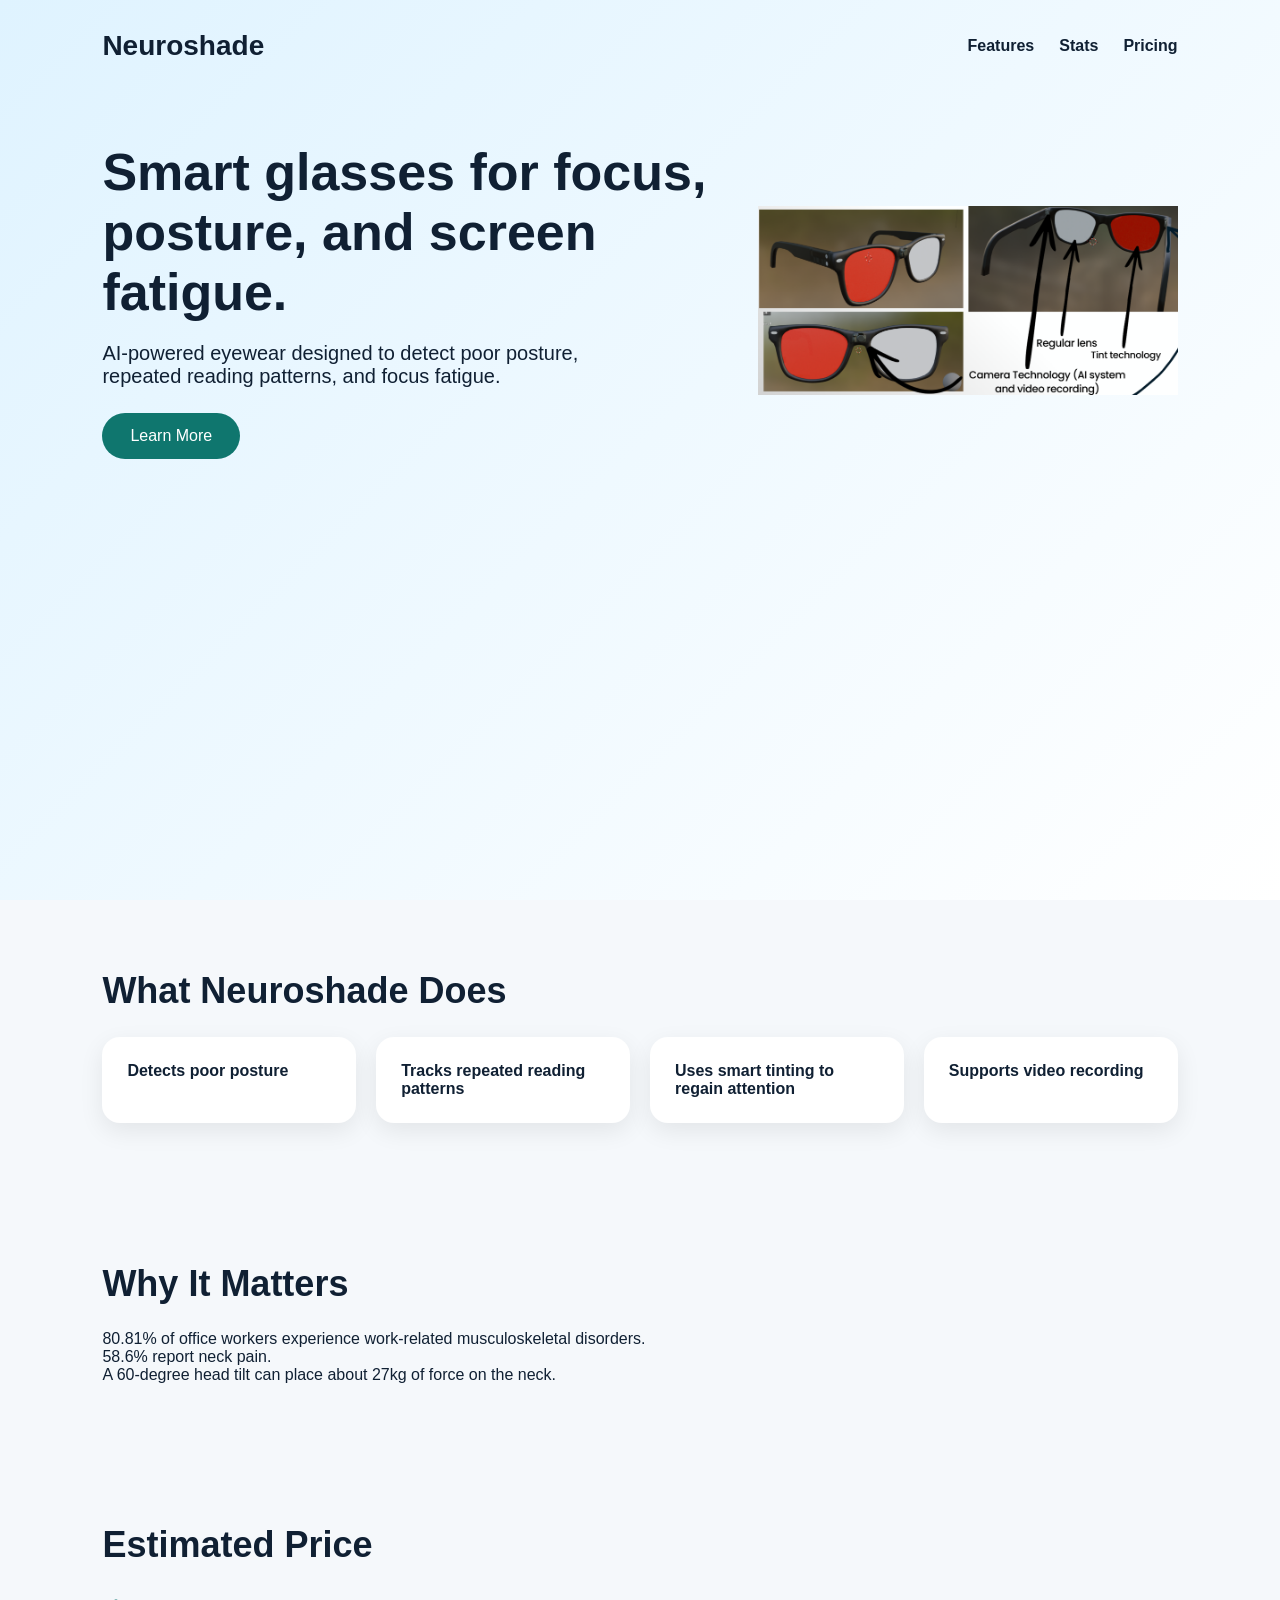
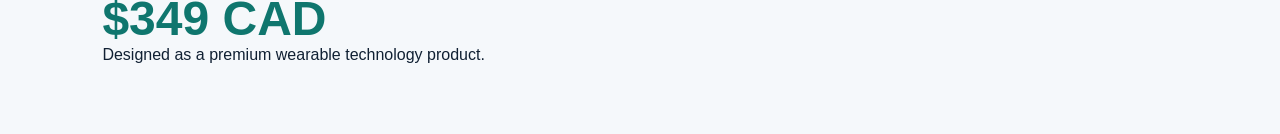
==== index.html @ e37519a7 "initial commit" ====
<!DOCTYPE html>
<html lang="en">
<head>
  <meta charset="UTF-8" />
  <meta name="viewport" content="width=device-width, initial-scale=1.0" />
  <title>Neuroshade</title>
  <link rel="stylesheet" href="style.css" />
</head>
<script src="script.js"></script>
<body>

  <header class="hero">
    <nav>
      <h1>Neuroshade</h1>
      <a href="#features">Features</a>
      <a href="#stats">Stats</a>
      <a href="#pricing">Pricing</a>
    </nav>

    <div class="hero-content">
      <div>
        <h2>Smart glasses for focus, posture, and screen fatigue.</h2>
        <p>AI-powered eyewear designed to detect poor posture, repeated reading patterns, and focus fatigue.</p>
        <button>Learn More</button>
      </div>

      <img src="images/product.png" alt="Neuroshade smart glasses" />
    </div>
  </header>

  <section id="features">
    <h2>What Neuroshade Does</h2>
    <div class="cards">
      <div class="card">Detects poor posture</div>
      <div class="card">Tracks repeated reading patterns</div>
      <div class="card">Uses smart tinting to regain attention</div>
      <div class="card">Supports video recording</div>
    </div>
  </section>

  <section id="stats">
    <h2>Why It Matters</h2>
    <p>80.81% of office workers experience work-related musculoskeletal disorders.</p>
    <p>58.6% report neck pain.</p>
    <p>A 60-degree head tilt can place about 27kg of force on the neck.</p>
  </section>

  <section id="pricing">
    <h2>Estimated Price</h2>
    <p class="price">$349 CAD</p>
    <p>Designed as a premium wearable technology product.</p>
  </section>

</body>
</html>
---- style.css ----
* {
  box-sizing: border-box;
  margin: 0;
  padding: 0;
}

body {
  font-family: Arial, sans-serif;
  background: #f5f8fb;
  color: #102033;
}

.hero {
  min-height: 100vh;
  padding: 30px 8%;
  background: linear-gradient(135deg, #dff3ff, #ffffff);
}

nav {
  display: flex;
  align-items: center;
  gap: 25px;
  margin-bottom: 80px;
}

nav h1 {
  margin-right: auto;
  font-size: 28px;
}

nav a {
  color: #102033;
  text-decoration: none;
  font-weight: bold;
}

.hero-content {
  display: flex;
  align-items: center;
  justify-content: space-between;
  gap: 50px;
}

.hero-content h2 {
  font-size: 52px;
  margin-bottom: 20px;
}

.hero-content p {
  font-size: 20px;
  margin-bottom: 25px;
  max-width: 550px;
}

button {
  padding: 14px 28px;
  border: none;
  border-radius: 30px;
  background: #0f766e;
  color: white;
  font-size: 16px;
  cursor: pointer;
}

.hero-content img {
  max-width: 420px;
  width: 100%;
}

section {
  padding: 70px 8%;
}

section h2 {
  font-size: 36px;
  margin-bottom: 25px;
}

.cards {
  display: grid;
  grid-template-columns: repeat(4, 1fr);
  gap: 20px;
}

.card {
  background: white;
  padding: 25px;
  border-radius: 18px;
  box-shadow: 0 8px 24px rgba(0,0,0,0.08);
  font-weight: bold;
}

.price {
  font-size: 48px;
  font-weight: bold;
  color: #0f766e;
}

@media (max-width: 800px) {
  .hero-content {
    flex-direction: column;
    text-align: center;
  }

  .hero-content h2 {
    font-size: 38px;
  }

  .cards {
    grid-template-columns: 1fr;
  }
}
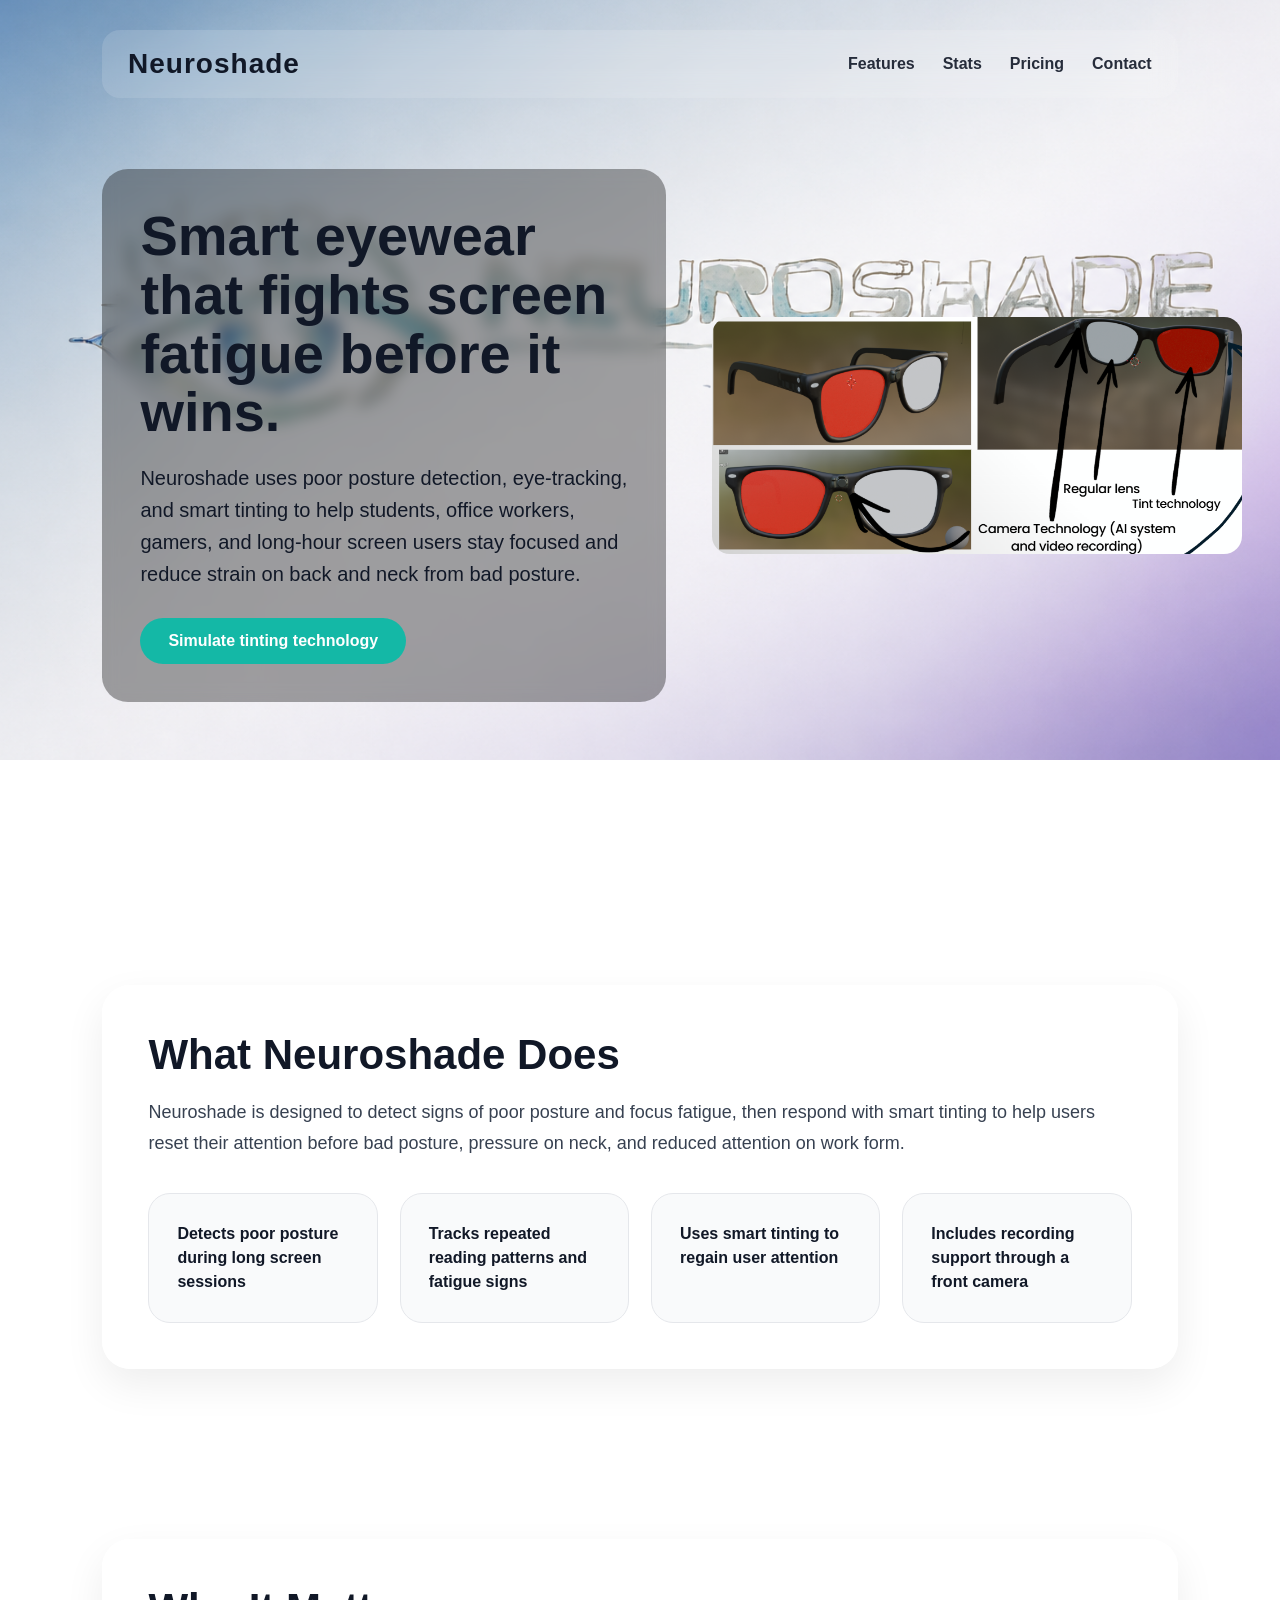
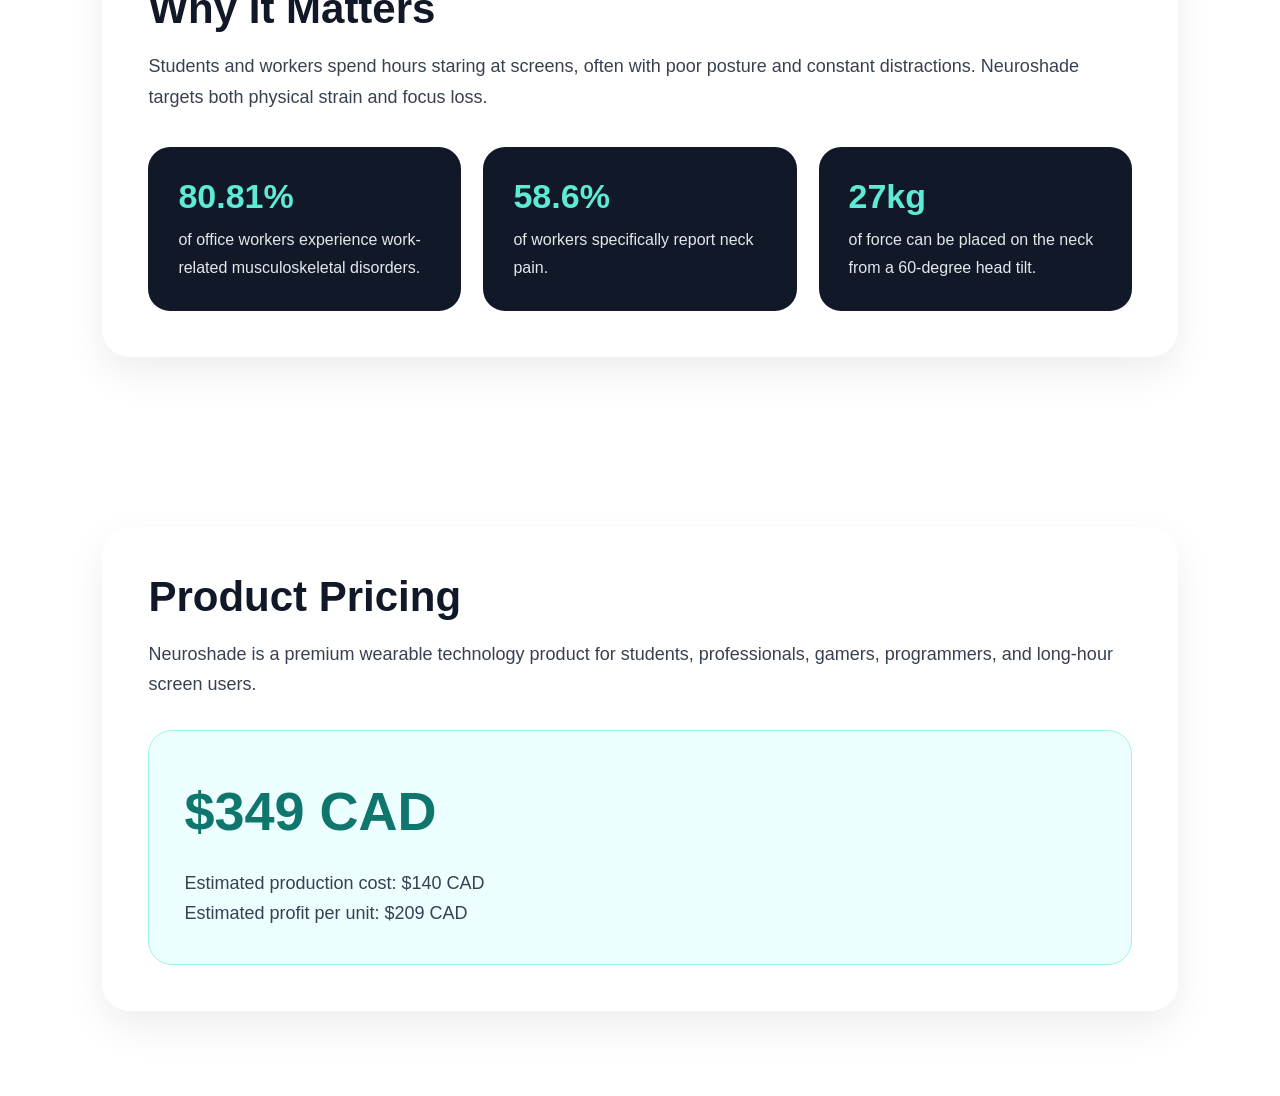
==== commit 7a0cc130: "making ui better for website" ====
--- a/index.html
+++ b/index.html
@@ -6,7 +6,7 @@
   <title>Neuroshade</title>
   <link rel="stylesheet" href="style.css" />
 </head>
-<script src="script.js"></script>
+
 <body>
 
   <header class="hero">
@@ -15,13 +15,17 @@
       <a href="#features">Features</a>
       <a href="#stats">Stats</a>
       <a href="#pricing">Pricing</a>
+      <a href="contact.html">Contact</a>
     </nav>
 
     <div class="hero-content">
-      <div>
-        <h2>Smart glasses for focus, posture, and screen fatigue.</h2>
-        <p>AI-powered eyewear designed to detect poor posture, repeated reading patterns, and focus fatigue.</p>
-        <button>Learn More</button>
+      <div class="hero-text">
+        <h2>Smart eyewear that fights screen fatigue before it wins.</h2>
+        <p>
+          Neuroshade uses poor posture detection, eye-tracking, and smart tinting to help students,
+          office workers, gamers, and long-hour screen users stay focused and reduce strain on back and neck from bad posture.
+        </p>
+        <button id="demoBtn">Simulate tinting technology</button>
       </div>
 
       <img src="images/product.png" alt="Neuroshade smart glasses" />
@@ -29,27 +33,68 @@
   </header>
 
   <section id="features">
-    <h2>What Neuroshade Does</h2>
-    <div class="cards">
-      <div class="card">Detects poor posture</div>
-      <div class="card">Tracks repeated reading patterns</div>
-      <div class="card">Uses smart tinting to regain attention</div>
-      <div class="card">Supports video recording</div>
+    <div class="section-box">
+      <h2>What Neuroshade Does</h2>
+      <p>
+        Neuroshade is designed to detect signs of poor posture and focus fatigue, then respond
+        with smart tinting to help users reset their attention before bad posture, pressure on neck, and 
+        reduced attention on work form.
+      </p>
+
+      <div class="cards">
+        <div class="card">Detects poor posture during long screen sessions</div>
+        <div class="card">Tracks repeated reading patterns and fatigue signs</div>
+        <div class="card">Uses smart tinting to regain user attention</div>
+        <div class="card">Includes recording support through a front camera</div>
+      </div>
     </div>
   </section>
 
   <section id="stats">
-    <h2>Why It Matters</h2>
-    <p>80.81% of office workers experience work-related musculoskeletal disorders.</p>
-    <p>58.6% report neck pain.</p>
-    <p>A 60-degree head tilt can place about 27kg of force on the neck.</p>
+    <div class="section-box">
+      <h2>Why It Matters</h2>
+      <p>
+        Students and workers spend hours staring at screens, often with poor posture and constant
+        distractions. Neuroshade targets both physical strain and focus loss.
+      </p>
+
+      <div class="stats-grid">
+        <div class="stat-card">
+          <h3>80.81%</h3>
+          <p>of office workers experience work-related musculoskeletal disorders.</p>
+        </div>
+
+        <div class="stat-card">
+          <h3>58.6%</h3>
+          <p>of workers specifically report neck pain.</p>
+        </div>
+
+        <div class="stat-card">
+          <h3>27kg</h3>
+          <p>of force can be placed on the neck from a 60-degree head tilt.</p>
+        </div>
+      </div>
+    </div>
   </section>
 
   <section id="pricing">
-    <h2>Estimated Price</h2>
-    <p class="price">$349 CAD</p>
-    <p>Designed as a premium wearable technology product.</p>
+    <div class="section-box">
+      <h2>Product Pricing</h2>
+      <p>
+        Neuroshade is a premium wearable technology product for students,
+        professionals, gamers, programmers, and long-hour screen users.
+      </p>
+
+      <div class="price-box">
+        <p class="price">$349 CAD</p>
+        <p>Estimated production cost: $140 CAD</p>
+        <p>Estimated profit per unit: $209 CAD</p>
+      </div>
+    </div>
   </section>
 
+  <div id="overlay"></div>
+
+  <script src="script.js"></script>
 </body>
 </html>
--- a/style.css
+++ b/style.css
@@ -5,108 +5,284 @@
 }
 
 body {
-  font-family: Arial, sans-serif;
-  background: #f5f8fb;
-  color: #102033;
+  font-family: Arial, Helvetica, sans-serif;
+  color: #111827;
+
+  background-image: url("images/background.png");
+  background-size: cover;
+  background-position: center -140px;
+  background-repeat: no-repeat;
+  background-attachment: fixed;
 }
 
 .hero {
   min-height: 100vh;
   padding: 30px 8%;
-  background: linear-gradient(135deg, #dff3ff, #ffffff);
+  background: transparent;
+  color: #111827;
 }
 
 nav {
   display: flex;
   align-items: center;
-  gap: 25px;
-  margin-bottom: 80px;
+  gap: 28px;
+  padding: 18px 26px;
+  border-radius: 18px;
+  background: rgba(255, 255, 255, 0.13);
+  backdrop-filter: blur(12px);
 }
 
 nav h1 {
   margin-right: auto;
   font-size: 28px;
+  letter-spacing: 1px;
 }
 
 nav a {
-  color: #102033;
+  color: inherit;
   text-decoration: none;
-  font-weight: bold;
+  font-weight: 700;
+  opacity: 0.9;
+}
+
+nav a:hover {
+  opacity: 1;
 }
 
 .hero-content {
-  display: flex;
+  display: grid;
+  grid-template-columns: 1.1fr 0.9fr;
   align-items: center;
-  justify-content: space-between;
   gap: 50px;
+  min-height: 75vh;
+}
+
+.hero-text {
+  background: rgba(0, 0, 0, 0.35);
+  padding: 38px;
+  border-radius: 26px;
+  backdrop-filter: blur(8px);
 }
 
 .hero-content h2 {
-  font-size: 52px;
+  font-size: 56px;
+  line-height: 1.05;
   margin-bottom: 20px;
 }
 
 .hero-content p {
   font-size: 20px;
-  margin-bottom: 25px;
-  max-width: 550px;
+  line-height: 1.6;
+  max-width: 600px;
+  margin-bottom: 28px;
+}
+
+.hero-content img {
+  width: 115%;
+  max-width: 760px;
+  height: auto;
+  object-fit: contain;
+  justify-self: center;
+  transform: translateX(30px);
+  border-radius: 18px;
 }
 
 button {
   padding: 14px 28px;
   border: none;
-  border-radius: 30px;
-  background: #0f766e;
+  border-radius: 999px;
+  background: #14b8a6;
   color: white;
   font-size: 16px;
+  font-weight: 800;
   cursor: pointer;
-}
-
-.hero-content img {
-  max-width: 420px;
+  transition: 0.25s;
+}
+
+button:hover {
+  transform: translateY(-3px);
+  background: #0f766e;
+}
+
+section {
+  padding: 85px 8%;
+  background: transparent;
+}
+
+.section-box {
+  background: rgba(255, 255, 255, 0.82);
+  border-radius: 28px;
+  padding: 45px;
+  box-shadow: 0 16px 40px rgba(0, 0, 0, 0.07);
+  border: 1px solid rgba(255, 255, 255, 0.7);
+  backdrop-filter: blur(8px);
+}
+
+section h2 {
+  font-size: 42px;
+  margin-bottom: 18px;
+}
+
+section p {
+  font-size: 18px;
+  line-height: 1.7;
+  color: #374151;
+}
+
+.cards {
+  display: grid;
+  grid-template-columns: repeat(4, 1fr);
+  gap: 22px;
+  margin-top: 35px;
+}
+
+.card {
+  background: #f9fafb;
+  padding: 28px;
+  border-radius: 22px;
+  border: 1px solid #e5e7eb;
+  font-weight: 800;
+  line-height: 1.5;
+  transition: 0.25s;
+}
+
+.card:hover {
+  transform: translateY(-6px);
+  background: #ecfeff;
+}
+
+.stats-grid {
+  display: grid;
+  grid-template-columns: repeat(3, 1fr);
+  gap: 22px;
+  margin-top: 35px;
+}
+
+.stat-card {
+  background: #111827;
+  color: white;
+  padding: 30px;
+  border-radius: 22px;
+}
+
+.stat-card h3 {
+  font-size: 34px;
+  margin-bottom: 10px;
+  color: #5eead4;
+}
+
+.stat-card p {
+  color: #e5e7eb;
+  font-size: 16px;
+}
+
+.price-box {
+  margin-top: 30px;
+  background: #ecfeff;
+  border: 1px solid #99f6e4;
+  padding: 35px;
+  border-radius: 24px;
+}
+
+.price {
+  font-size: 54px;
+  font-weight: 900;
+  color: #0f766e;
+  margin-bottom: 10px;
+}
+
+.contact-section {
+  min-height: 80vh;
+  padding: 80px 8%;
+  background: #f4f4f0;
+  text-align: center;
+}
+
+.contact-section .section-box {
+  max-width: 1100px;
+  margin: 0 auto;
+}
+
+.contact-cards {
+  display: grid;
+  grid-template-columns: repeat(3, 1fr);
+  gap: 25px;
+  margin-top: 40px;
+}
+
+.contact-card {
+  background: #f9fafb;
+  padding: 30px;
+  border-radius: 22px;
+  border: 1px solid #e5e7eb;
+  transition: 0.25s;
+}
+
+.contact-card:hover {
+  transform: translateY(-8px);
+  background: #ecfeff;
+}
+
+.contact-card h3 {
+  font-size: 24px;
+  margin-bottom: 12px;
+}
+
+.contact-card a {
+  color: #0f766e;
+  font-weight: 800;
+  text-decoration: none;
+  word-break: break-word;
+}
+
+@media (max-width: 900px) {
+  .hero-content {
+  display: grid;
+  grid-template-columns: 1fr 1fr;
+  align-items: center;
+  gap: 40px;
+  min-height: 75vh;
+  overflow: hidden;
+}
+
+  .hero-content h2 {
+    font-size: 40px;
+  }
+
+  .cards,
+  .stats-grid,
+  .contact-cards {
+    grid-template-columns: 1fr;
+  }
+
+  nav {
+    flex-wrap: wrap;
+  }
+
+  .section-box {
+    padding: 30px;
+  }
+}
+
+#overlay {
+  position: fixed;
+  top: 0;
+  left: 0;
   width: 100%;
-}
-
-section {
-  padding: 70px 8%;
-}
-
-section h2 {
-  font-size: 36px;
-  margin-bottom: 25px;
-}
-
-.cards {
-  display: grid;
-  grid-template-columns: repeat(4, 1fr);
-  gap: 20px;
-}
-
-.card {
-  background: white;
-  padding: 25px;
-  border-radius: 18px;
-  box-shadow: 0 8px 24px rgba(0,0,0,0.08);
-  font-weight: bold;
-}
-
-.price {
-  font-size: 48px;
-  font-weight: bold;
-  color: #0f766e;
-}
-
-@media (max-width: 800px) {
-  .hero-content {
-    flex-direction: column;
-    text-align: center;
-  }
-
-  .hero-content h2 {
-    font-size: 38px;
-  }
-
-  .cards {
-    grid-template-columns: 1fr;
-  }
+  height: 100%;
+
+  background: rgba(255, 40, 40, 0.35);
+
+  backdrop-filter: blur(4px);
+
+  opacity: 0;
+  pointer-events: none;
+
+  transition: opacity 0.4s ease;
+
+  z-index: 9999;
+}
+
+#overlay.active {
+  opacity: 1;
 }
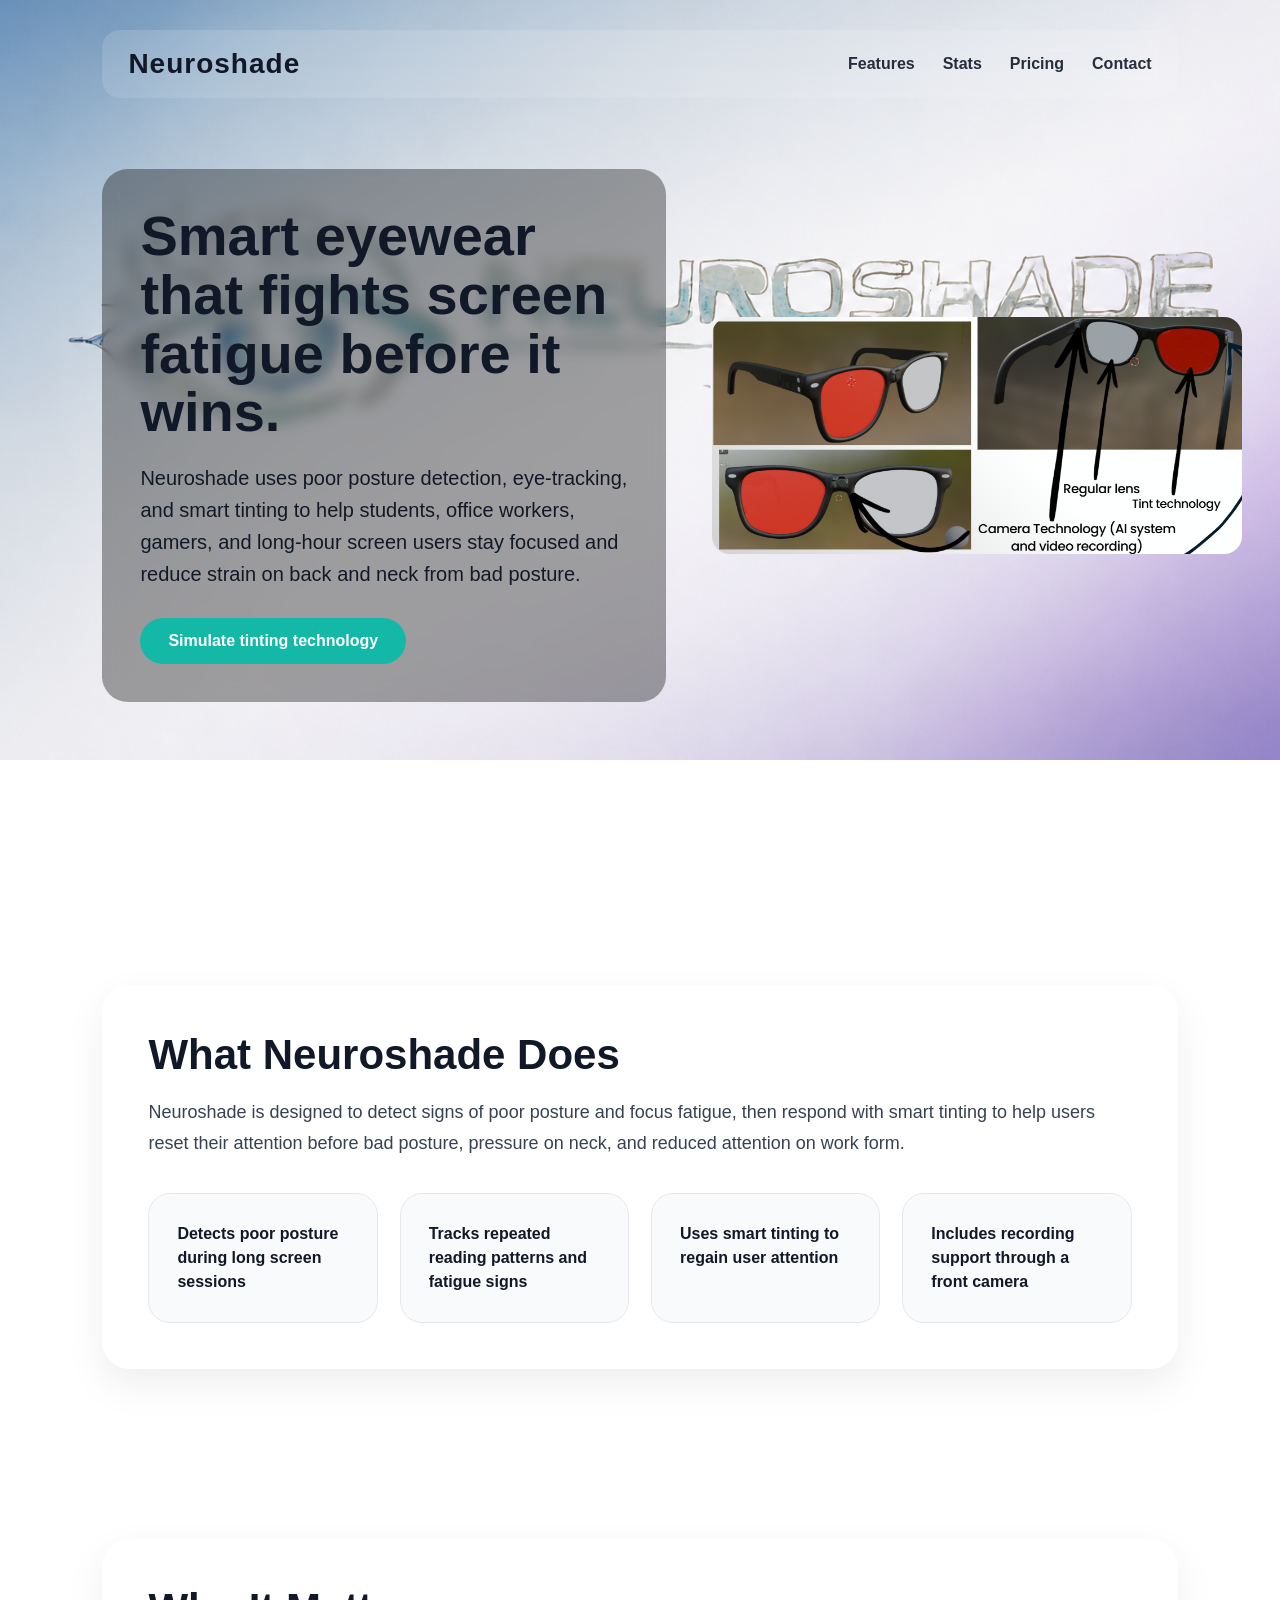
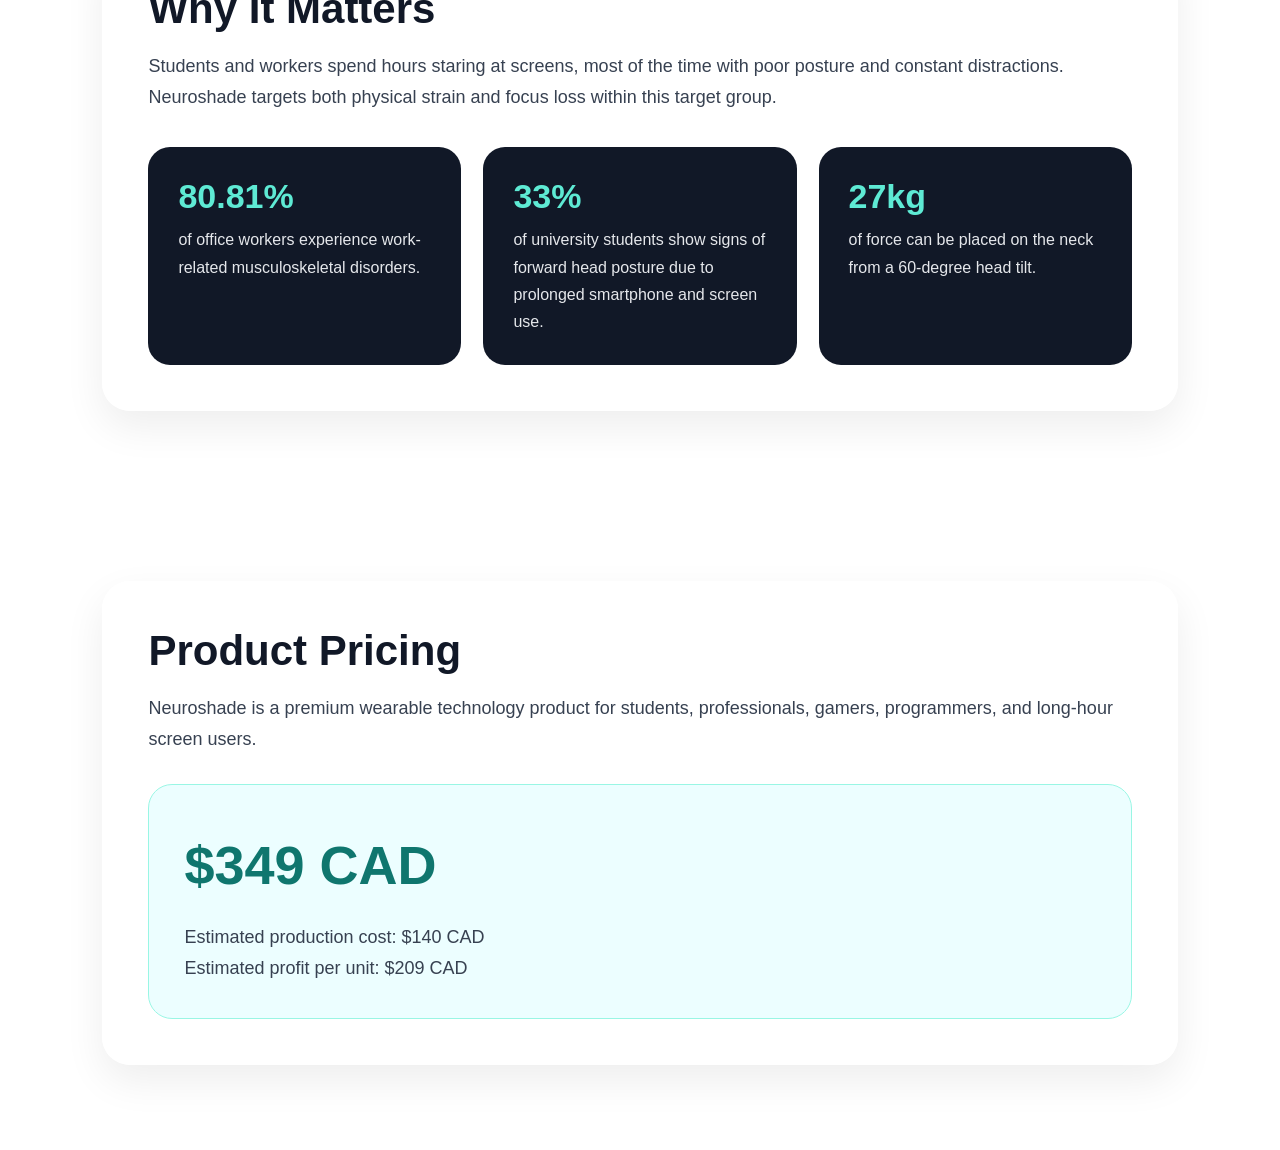
==== commit cca44d43: "fixed stats" ====
--- a/index.html
+++ b/index.html
@@ -54,8 +54,8 @@
     <div class="section-box">
       <h2>Why It Matters</h2>
       <p>
-        Students and workers spend hours staring at screens, often with poor posture and constant
-        distractions. Neuroshade targets both physical strain and focus loss.
+        Students and workers spend hours staring at screens, most of the time with poor posture and constant
+        distractions. Neuroshade targets both physical strain and focus loss within this target group.
       </p>
 
       <div class="stats-grid">
@@ -65,8 +65,8 @@
         </div>
 
         <div class="stat-card">
-          <h3>58.6%</h3>
-          <p>of workers specifically report neck pain.</p>
+          <h3>33%</h3>
+          <p>of university students show signs of forward head posture due to prolonged smartphone and screen use. </p>
         </div>
 
         <div class="stat-card">
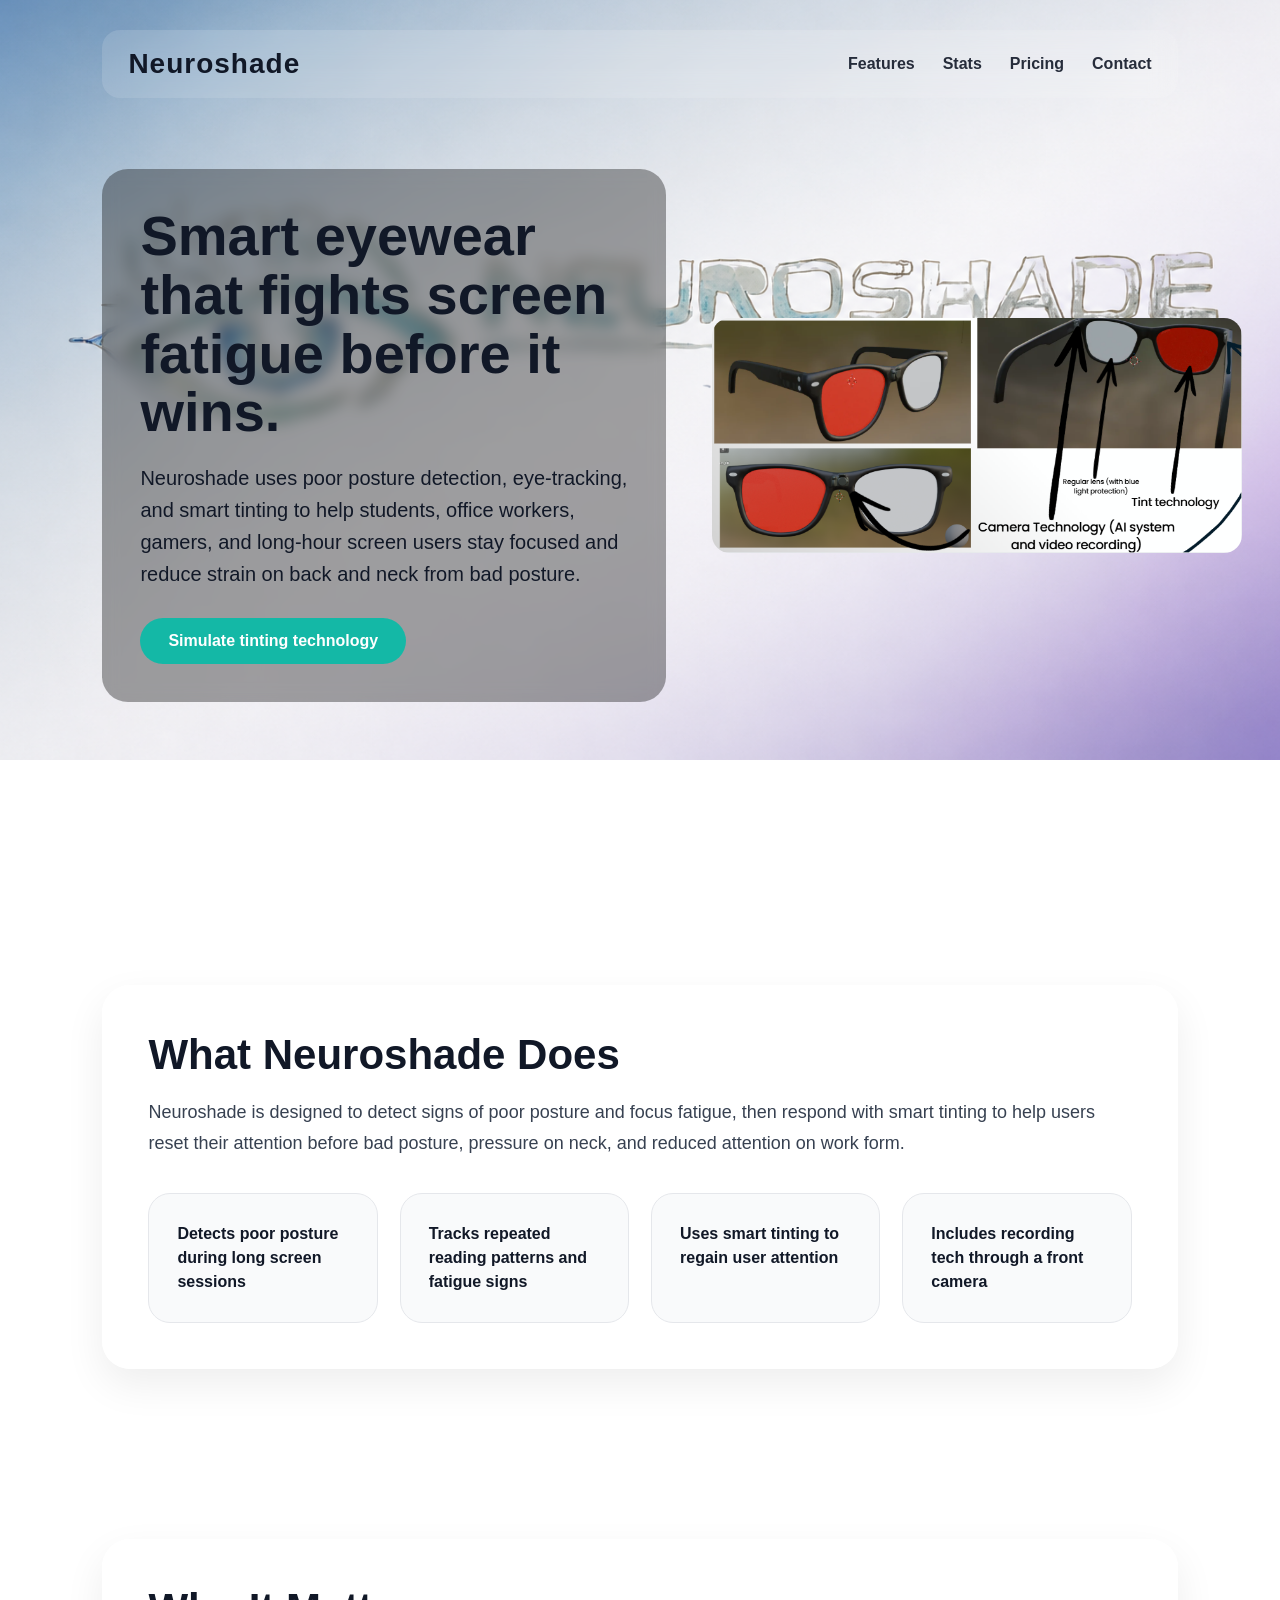
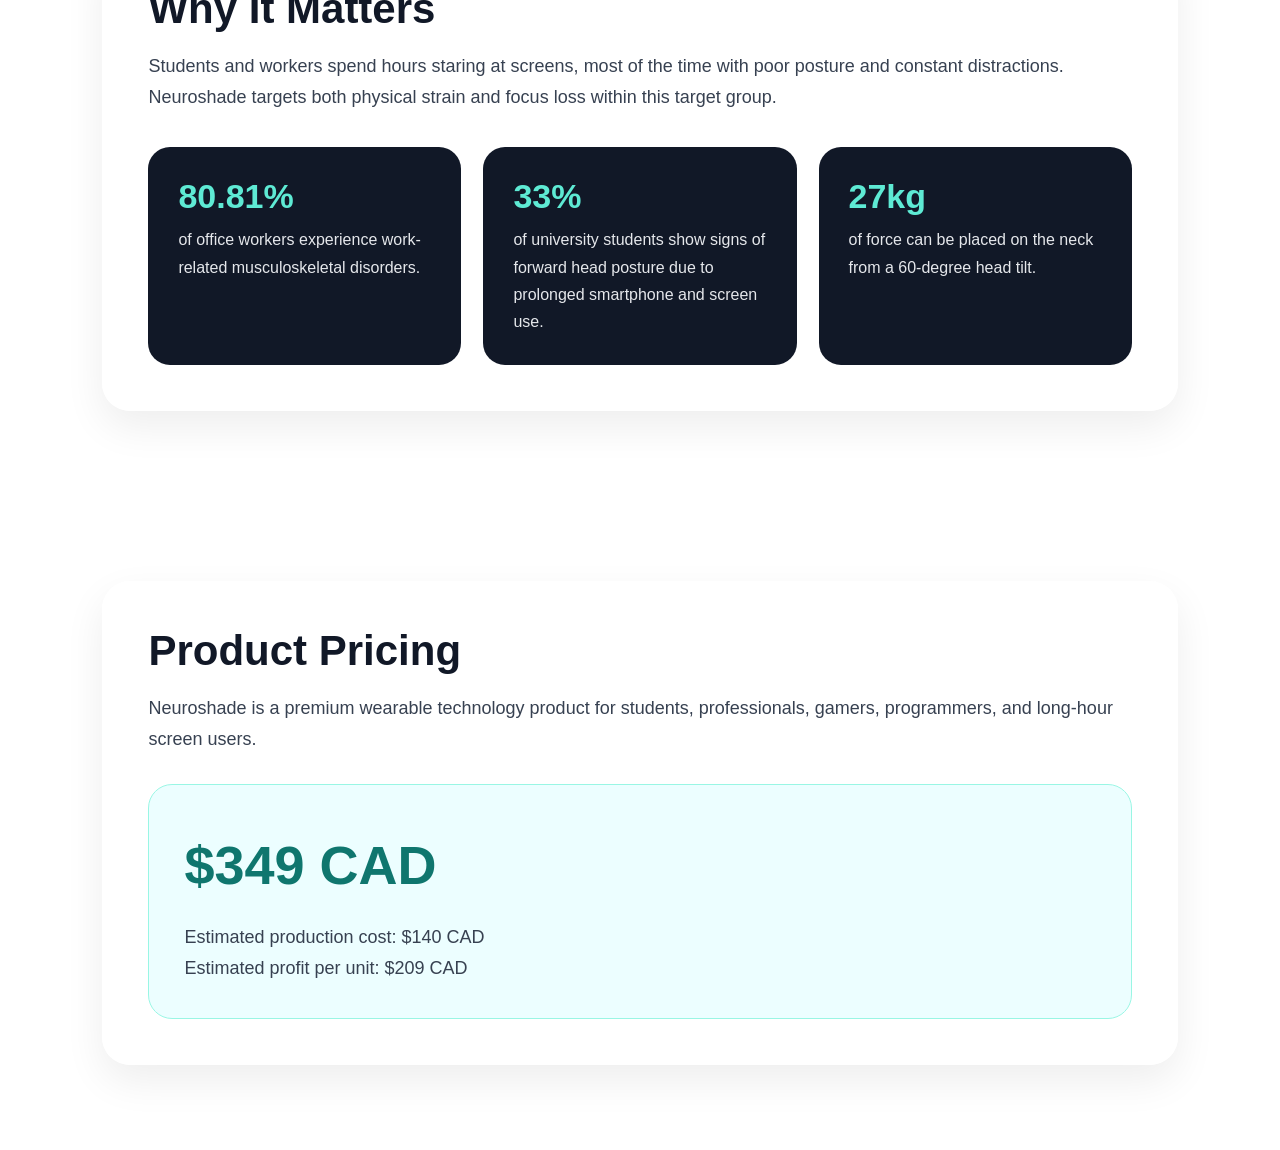
==== commit a4477bac: "updated product image" ====
--- a/index.html
+++ b/index.html
@@ -45,7 +45,7 @@
         <div class="card">Detects poor posture during long screen sessions</div>
         <div class="card">Tracks repeated reading patterns and fatigue signs</div>
         <div class="card">Uses smart tinting to regain user attention</div>
-        <div class="card">Includes recording support through a front camera</div>
+        <div class="card">Includes recording tech through a front camera</div>
       </div>
     </div>
   </section>
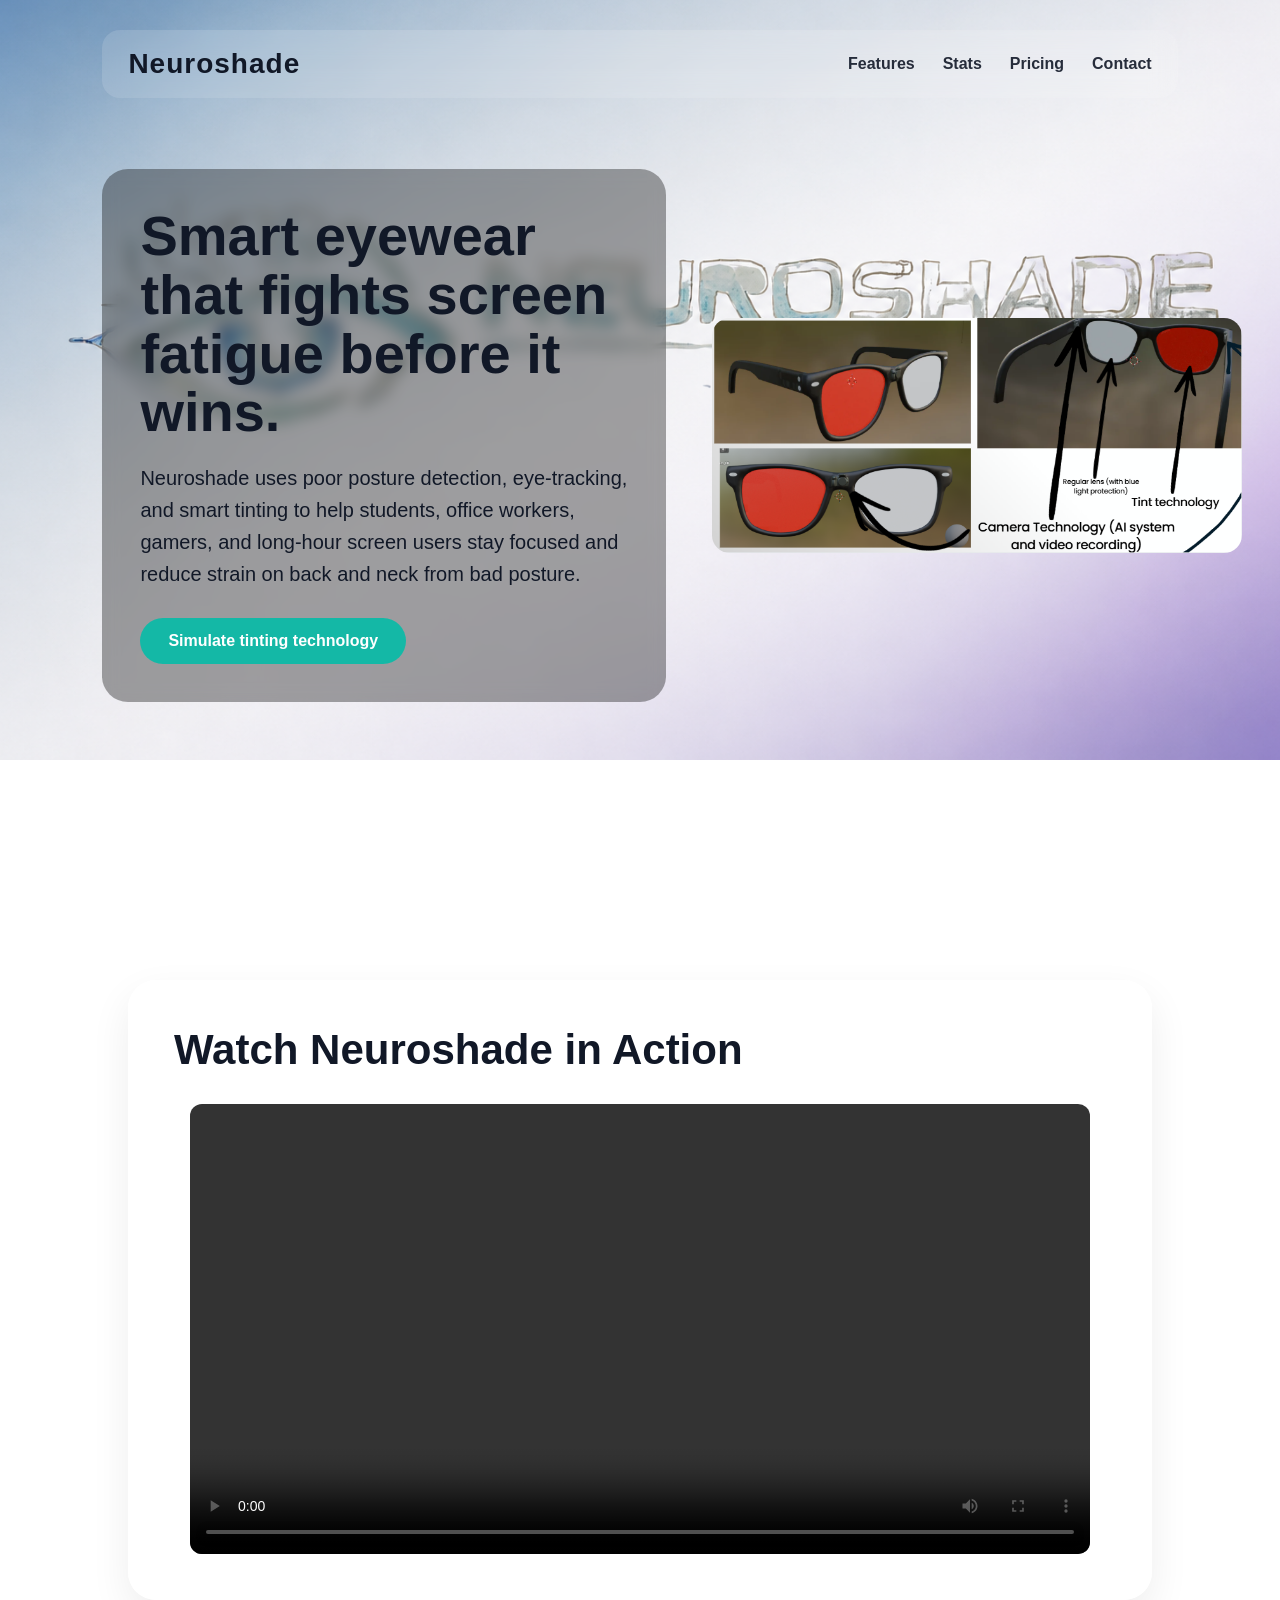
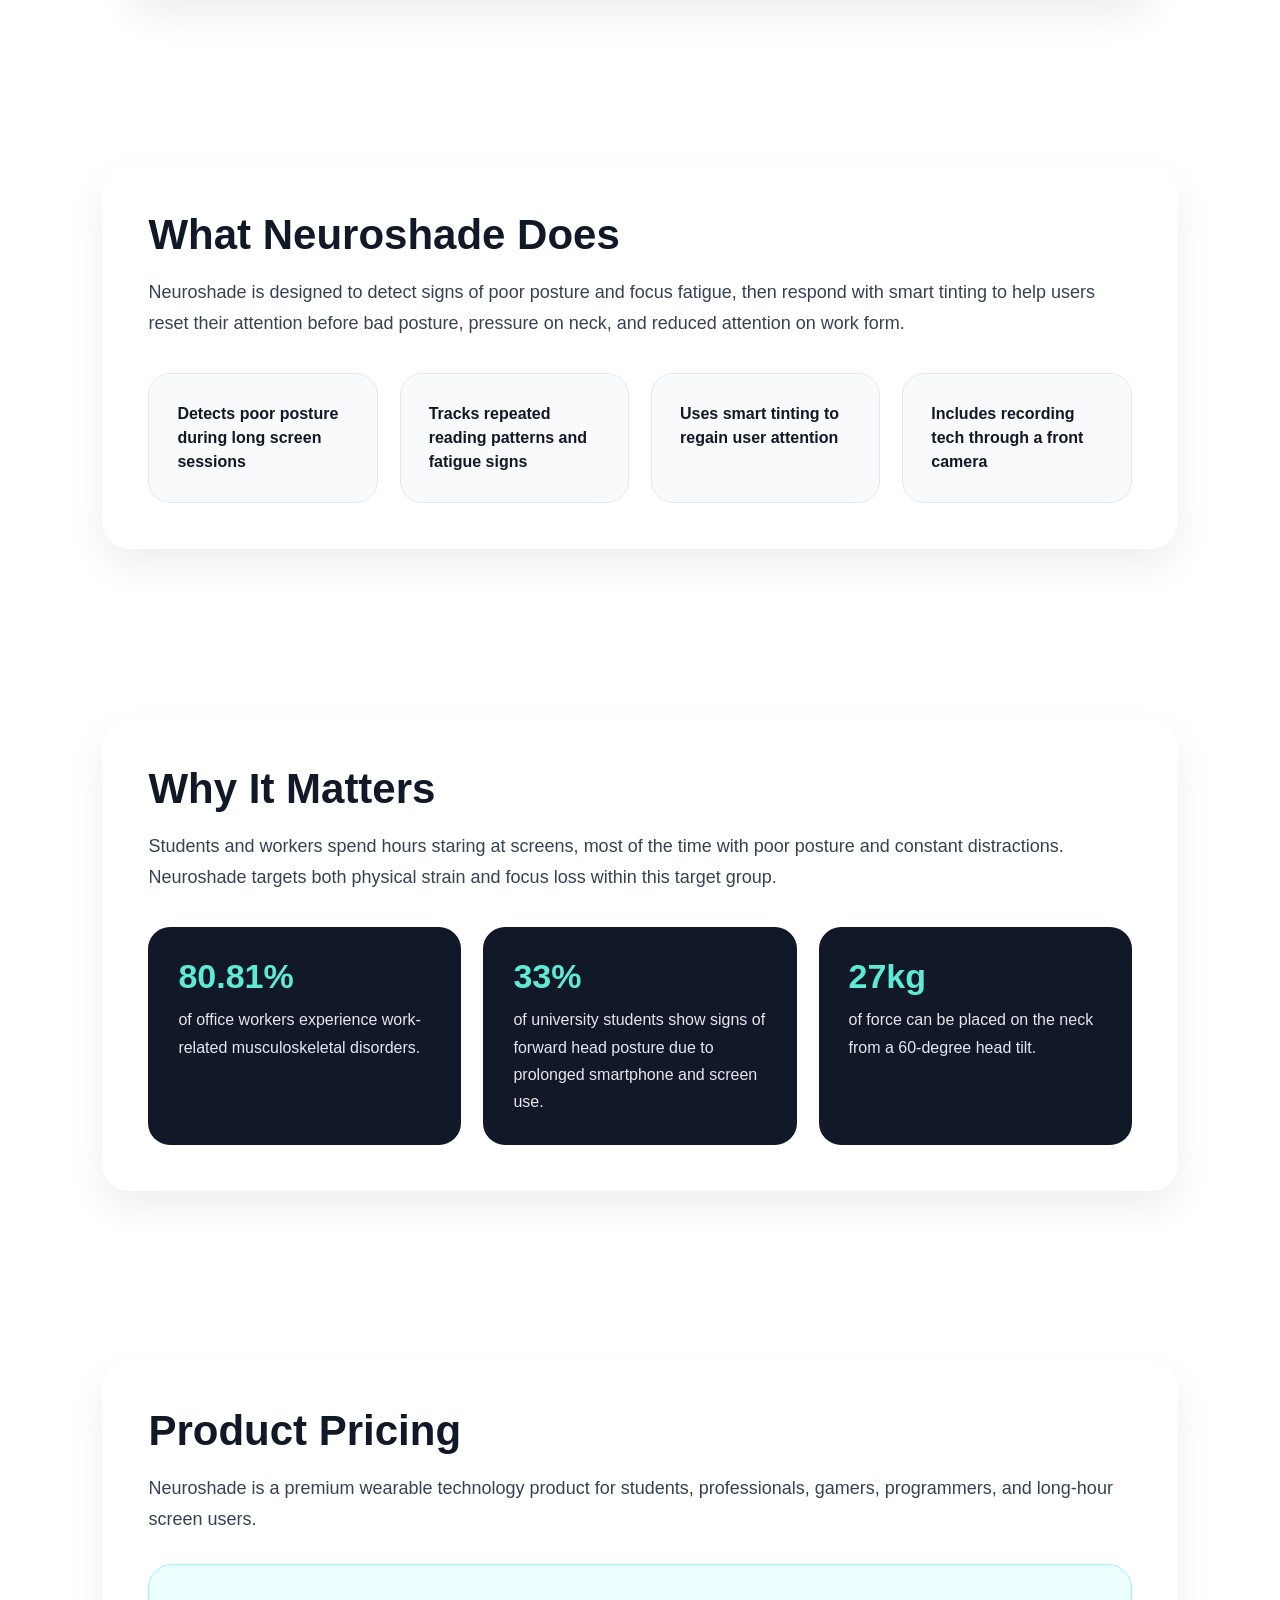
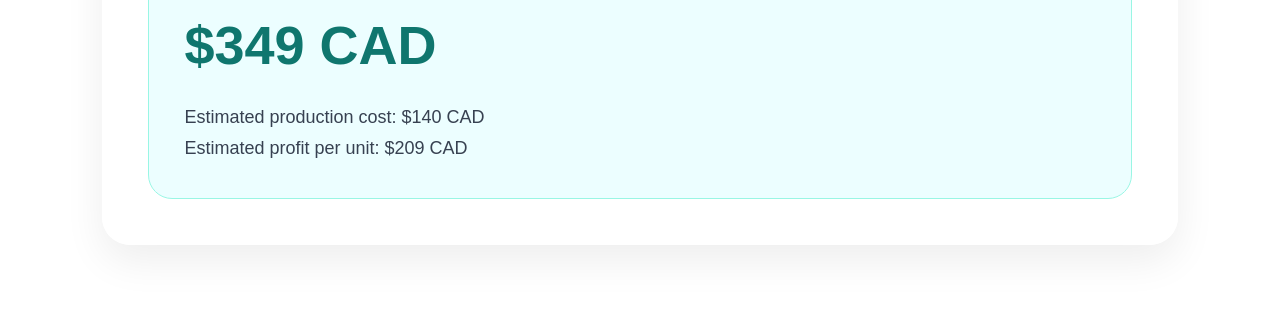
==== commit 3a4dd31c: "update: added infomercial" ====
--- a/index.html
+++ b/index.html
@@ -32,6 +32,16 @@
     </div>
   </header>
 
+  <section id="infomercial">
+  <div class="section-box">
+    <h2>Watch Neuroshade in Action</h2>
+
+    <video controls width="100%" class="infomercial-video">
+      <source src="videos/Infomercial (1).mp4" type="video/mp4">
+      Your browser does not support the video tag.
+    </video>
+  </div>
+  </section>
   <section id="features">
     <div class="section-box">
       <h2>What Neuroshade Does</h2>
--- a/style.css
+++ b/style.css
@@ -285,4 +285,16 @@
 
 #overlay.active {
   opacity: 1;
+}
+
+#infomercial {
+    padding: 80px 10%;
+}
+
+.infomercial-video {
+    width: 100%;
+    max-width: 900px;
+    display: block;
+    margin: 30px auto 0 auto;
+    border-radius: 12px;
 }
